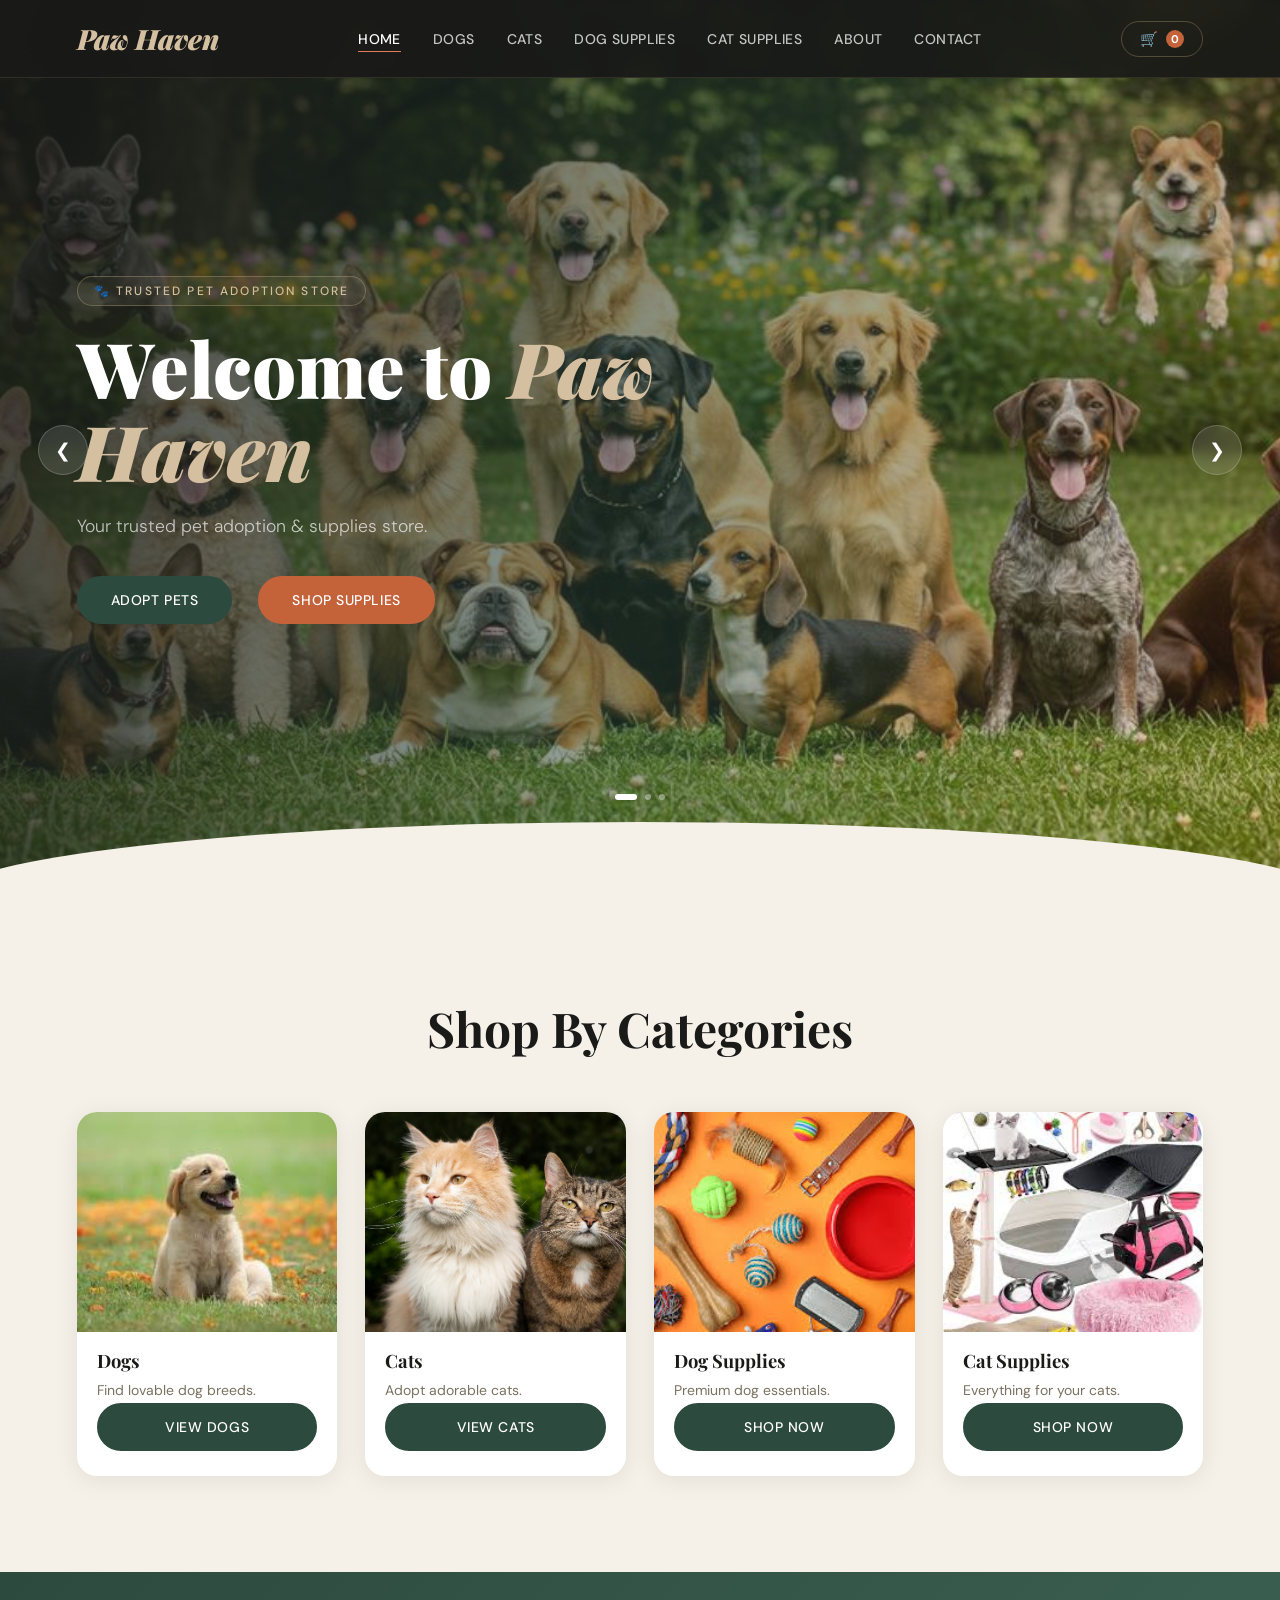
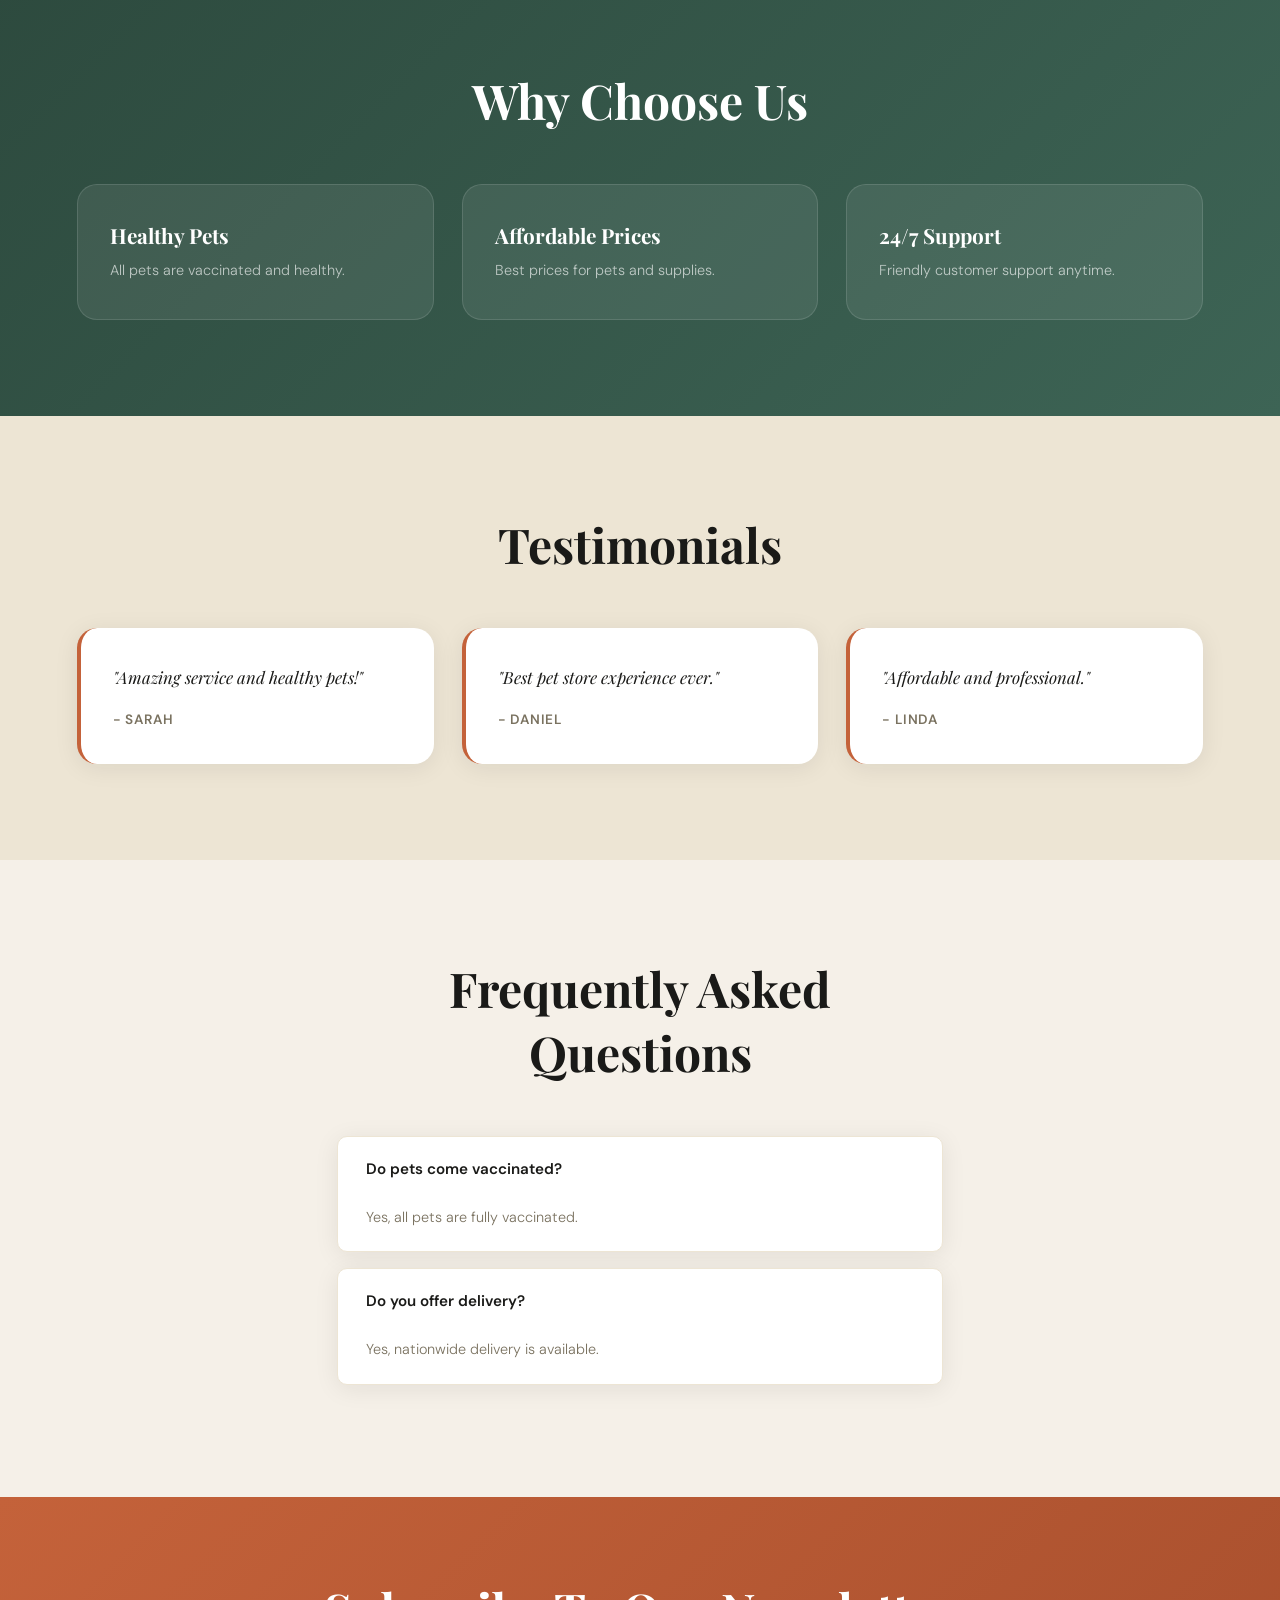
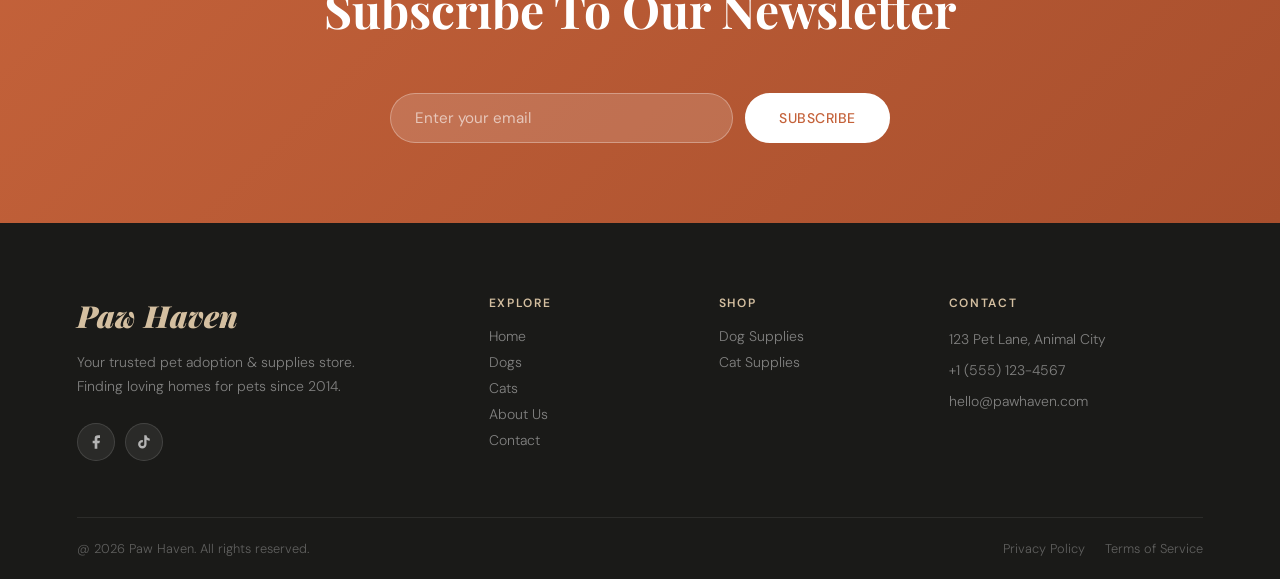
==== index.html @ 6158c5a2 "first update on file" ====
<!DOCTYPE html>
<html lang="en">
<head>
  <meta charset="UTF-8">
  <meta name="viewport" content="width=device-width, initial-scale=1.0">
  <title>Paw Haven</title>

  <!-- CSS -->
  <link rel="stylesheet" href="style.css">
</head>
<body>

  <!-- HEADER -->
  <header>
        <nav class="navbar">
      <a href="index.html" class="logo">Paw Haven</a>
      <ul class="nav-links">
        <li><a href="index.html" class="active">Home</a></li>
        <li><a href="dogs.html">Dogs</a></li>
        <li><a href="cats.html">Cats</a></li>
        <li><a href="dog-supplies.html">Dog Supplies</a></li>
        <li><a href="cat-supplies.html">Cat Supplies</a></li>
        <li><a href="about.html">About</a></li>
        <li><a href="contact.html">Contact</a></li>
      </ul>
      <div class="cart">
        &#x1F6D2; <span id="cart-count">0</span>
      </div>
      <div class="hamburger">&#9776;</div>
    </nav>
  </header>

  <!-- HERO -->
  <section class="hero">
    <div class="slides fade">
      <img src="/images/pic00.jpg" alt="">
    </div>

    <div class="slides fade">
      <img src="/images/pic01.webp" alt="">
    </div>

    <div class="slides fade">
      <img src="/images/pic02.webp" alt="">
    </div>

    <button class="prev">&#10094;</button>
    <button class="next">&#10095;</button>

    <div class="hero-content">
      <span class="hero-eyebrow">&#x1F43E; Trusted Pet Adoption Store</span>
      <h1>Welcome to <em>Paw Haven</em></h1>
      <p>Your trusted pet adoption &amp; supplies store.</p>
      <div class="hero-actions">
        <a href="dogs.html" class="btn">Adopt Pets</a>
        <a href="dog-supplies.html" class="btn secondary-btn">Shop Supplies</a>
      </div>
    </div>

    <div class="dots">
      <span class="dot"></span>
      <span class="dot"></span>
      <span class="dot"></span>
    </div>
  </section>

  <!-- CATEGORIES -->
  <section class="categories">
    <h2>Shop By Categories</h2>

    <div class="category-grid">

      <div class="card">
        <img src="/images/pic03.jpg" alt="">
        <h3>Dogs</h3>
        <p>Find lovable dog breeds.</p>
        <a href="dogs.html" class="btn">View Dogs</a>
      </div>

      <div class="card">
        <img src="/images/pic04.webp" alt="">
        <h3>Cats</h3>
        <p>Adopt adorable cats.</p>
        <a href="cats.html" class="btn">View Cats</a>
      </div>

      <div class="card">
        <img src="/images/pic05.jpg" alt="">
        <h3>Dog Supplies</h3>
        <p>Premium dog essentials.</p>
        <a href="dog-supplies.html" class="btn">Shop Now</a>
      </div>

      <div class="card">
        <img src="/images/pic06.jpg" alt="">
        <h3>Cat Supplies</h3>
        <p>Everything for your cats.</p>
        <a href="cat-supplies.html" class="btn">Shop Now</a>
      </div>

    </div>
  </section>

  <!-- WHY CHOOSE US -->
  <section class="why-us">
    <h2>Why Choose Us</h2>

    <div class="why-grid">
      <div class="why-card">
        <h3>Healthy Pets</h3>
        <p>All pets are vaccinated and healthy.</p>
      </div>

      <div class="why-card">
        <h3>Affordable Prices</h3>
        <p>Best prices for pets and supplies.</p>
      </div>

      <div class="why-card">
        <h3>24/7 Support</h3>
        <p>Friendly customer support anytime.</p>
      </div>
    </div>
  </section>

  <!-- TESTIMONIALS -->
  <section class="testimonials">
    <h2>Testimonials</h2>

    <div class="testimonial-grid">
      <div class="testimonial">
        <p>"Amazing service and healthy pets!"</p>
        <h4>- Sarah</h4>
      </div>

      <div class="testimonial">
        <p>"Best pet store experience ever."</p>
        <h4>- Daniel</h4>
      </div>

      <div class="testimonial">
        <p>"Affordable and professional."</p>
        <h4>- Linda</h4>
      </div>
    </div>
  </section>

  <!-- FAQ -->
  <section class="faq">
    <h2>Frequently Asked Questions</h2>

    <div class="faq-item">
      <h3>Do pets come vaccinated?</h3>
      <p>Yes, all pets are fully vaccinated.</p>
    </div>

    <div class="faq-item">
      <h3>Do you offer delivery?</h3>
      <p>Yes, nationwide delivery is available.</p>
    </div>
  </section>

  <!-- NEWSLETTER -->
  <section class="newsletter">
    <h2>Subscribe To Our Newsletter</h2>

    <form>
      <input type="email" placeholder="Enter your email">
      <button class="btn">Subscribe</button>
    </form>
  </section>
  <!-- FOOTER -->
  <footer>
    <div class="footer-container">
      <div class="footer-brand">
        <div class="footer-logo">Paw Haven</div>
        <p>Your trusted pet adoption & supplies store. Finding loving homes for pets since 2014.</p>
        <div class="footer-social">
          <a href="#" class="social-link" aria-label="Facebook">
            <svg viewBox="0 0 24 24" fill="currentColor">
              <path d="M18 2h-3a5 5 0 0 0-5 5v3H7v4h3v8h4v-8h3l1-4h-4V7a1 1 0 0 1 1-1h3z"/></svg>
          </a>

          <a href="#" class="social-link" aria-label="TikTok">
            <svg viewBox="0 0 24 24" fill="currentColor">
              <path d="M19.59 6.69a4.83 4.83 0 0 1-3.77-4.25V2h-3.45v13.67a2.89 2.89 0 0 1-2.88 2.5 2.89 
              2.89 0 0 1-2.89-2.89 2.89 2.89 0 0 1 2.89-2.89c.28 0 .54.04.79.1V9.01a6.32 6.32 0 0 0-.79-.05 
              6.34 6.34 0 0 0-6.34 6.34 6.34 6.34 0 0 0 6.34 6.34 6.34 6.34 0 0 0 6.33-6.34V8.69a8.17 8.17 0 
              0 0 4.78 1.52V6.75a4.85 4.85 0 0 1-1.01-.06z"/></svg>
          </a>
        </div>
      </div>
      <div class="footer-col">
        <h4>Explore</h4>
        <a href="index.html">Home</a>
        <a href="dogs.html">Dogs</a>
        <a href="cats.html">Cats</a>
        <a href="about.html">About Us</a>
        <a href="contact.html">Contact</a>
      </div>
      <div class="footer-col">
        <h4>Shop</h4>
        <a href="dog-supplies.html">Dog Supplies</a>
        <a href="cat-supplies.html">Cat Supplies</a>
      </div>
      <div class="footer-col">
        <h4>Contact</h4>
        <p class="footer-contact-item"> 123 Pet Lane, Animal City</p>
        <p class="footer-contact-item"> +1 (555) 123-4567</p>
        <p class="footer-contact-item"> hello@pawhaven.com</p>
      </div>
    </div>
    <div class="footer-bottom">
      <p>@ 2026 Paw Haven. All rights reserved.</p>
      <div class="footer-bottom-links">
        <a href="#">Privacy Policy</a>
        <a href="#">Terms of Service</a>
      </div>
    </div>
  </footer>

  <!-- BACK TO TOP -->
  <button id="topBtn">&#8593;</button>

  <!-- JS -->
  <script src="script.js"></script>

</body>
</html>
---- style.css ----
/* ================================================
   PAW HAVEN — Organic Luxury Redesign
   Aesthetic: Warm earthy tones, editorial serif,
   natural textures, smooth reveals
================================================ */

@import url('https://fonts.googleapis.com/css2?family=Playfair+Display:ital,wght@0,400;0,700;0,900;1,400;1,700&family=DM+Sans:ital,opsz,wght@0,9..40,300;0,9..40,400;0,9..40,500;1,9..40,300&display=swap');

/* ================================================
   ROOT TOKENS
================================================ */
:root {
  --cream:      #f5f0e8;
  --cream-dark: #ede5d4;
  --forest:     #2d4a3e;
  --forest-mid: #3d6455;
  --forest-lt:  #5a8a72;
  --terra:      #c4623a;
  --terra-lt:   #e07d58;
  --sand:       #b8a07a;
  --sand-lt:    #d4bfa0;
  --charcoal:   #1a1a18;
  --muted:      #7a7260;

  --font-display: 'Playfair Display', Georgia, serif;
  --font-body:    'DM Sans', 'Helvetica Neue', sans-serif;

  --radius-sm:  10px;
  --radius-md:  20px;
  --radius-lg:  32px;
  --radius-xl:  48px;

  --shadow-soft: 0 8px 40px rgba(45,74,62,.10);
  --shadow-card: 0 4px 24px rgba(26,26,24,.08);
  --shadow-lift: 0 20px 60px rgba(45,74,62,.18);

  --transition: .35s cubic-bezier(.25,.8,.25,1);
  --transition-fast: .2s ease;
}

/* ================================================
   RESET + BASE
================================================ */
*, *::before, *::after { margin:0; padding:0; box-sizing:border-box; }
html { scroll-behavior:smooth; font-size:16px; }

body {
  font-family: var(--font-body);
  background: var(--cream);
  color: var(--charcoal);
  overflow-x: hidden;
  display: flex;
  flex-direction: column;
  min-height: 100vh;
}

main { flex: 1; }
img { width:100%; display:block; }
a { text-decoration:none; color:inherit; }

/* ================================================
   HEADER + NAVBAR
================================================ */
header {
  position: fixed;
  top: 0; left: 0;
  width: 100%;
  z-index: 1000;
}

.navbar {
  display: flex;
  justify-content: space-between;
  align-items: center;
  padding: 20px 6%;
  background: rgba(26,26,24,.92);
  backdrop-filter: blur(16px) saturate(1.4);
  border-bottom: 1px solid rgba(180,160,122,.15);
  transition: var(--transition);
}

.navbar.scrolled {
  padding: 14px 6%;
  background: rgba(26,26,24,.98);
}

.logo {
  font-family: var(--font-display);
  font-size: 1.75rem;
  font-weight: 900;
  font-style: italic;
  color: var(--sand-lt);
  letter-spacing: -.5px;
}

.nav-links {
  display: flex;
  gap: 32px;
  list-style: none;
}

.nav-links a {
  color: rgba(255,255,255,.75);
  font-size: .875rem;
  font-weight: 500;
  letter-spacing: .03em;
  text-transform: uppercase;
  transition: var(--transition-fast);
  position: relative;
  padding-bottom: 4px;
}

.nav-links a::after {
  content: '';
  position: absolute;
  bottom: 0; left: 0;
  width: 0; height: 1.5px;
  background: var(--terra-lt);
  transition: var(--transition);
}

.nav-links a:hover { color: white; }
.nav-links a:hover::after { width: 100%; }

.cart {
  display: flex;
  align-items: center;
  gap: 8px;
  color: white;
  cursor: pointer;
  font-size: .9rem;
  font-weight: 500;
  padding: 8px 18px;
  border: 1px solid rgba(180,160,122,.35);
  border-radius: 999px;
  transition: var(--transition-fast);
}
.cart:hover { border-color: var(--sand-lt); background: rgba(180,160,122,.1); }

#cart-count {
  background: var(--terra);
  color: white;
  font-size: .7rem;
  font-weight: 700;
  width: 18px; height: 18px;
  border-radius: 50%;
  display: inline-flex;
  align-items: center;
  justify-content: center;
}

.hamburger {
  display: none;
  color: white;
  font-size: 1.8rem;
  cursor: pointer;
  background: none;
  border: none;
  line-height: 1;
}

/* ================================================
   BUTTONS
================================================ */
.btn {
  display: inline-block;
  padding: 13px 32px;
  border-radius: 999px;
  background: var(--forest);
  color: white;
  font-family: var(--font-body);
  font-size: .875rem;
  font-weight: 500;
  letter-spacing: .04em;
  text-transform: uppercase;
  border: 2px solid var(--forest);
  cursor: pointer;
  transition: var(--transition);
  position: relative;
  overflow: hidden;
  z-index: 0;
}

.btn:hover { transform: translateY(-3px); box-shadow: 0 12px 30px rgba(45,74,62,.3); background: var(--forest-mid); border-color: var(--forest-mid); }

.secondary-btn {
  background: var(--terra);
  border-color: var(--terra);
  margin-left: 12px;
}
.secondary-btn:hover { background: var(--terra-lt); border-color: var(--terra-lt); box-shadow: 0 12px 30px rgba(196,98,58,.3); }

/* Card button full-width */
.card .btn {
  margin: 0 20px 20px;
  width: calc(100% - 40px);
  text-align: center;
}

/* ================================================
   HERO SECTION
================================================ */
.hero {
  position: relative;
  height: 100vh;
  min-height: 600px;
  overflow: hidden;
}

.slides {
  display: none;
  position: absolute;
  inset: 0;
}

.slides img {
  width: 100%; height: 100%;
  object-fit: cover;
}

.hero::before {
  content: '';
  position: absolute;
  inset: 0;
  background: linear-gradient(
    110deg,
    rgba(26,26,24,.88) 0%,
    rgba(45,74,62,.5) 55%,
    rgba(196,98,58,.15) 100%
  );
  z-index: 1;
}

.hero::after {
  content: '';
  position: absolute;
  bottom: -2px; left: 0;
  width: 100%; height: 80px;
  background: var(--cream);
  clip-path: ellipse(55% 100% at 50% 100%);
  z-index: 2;
}

.hero-content {
  position: absolute;
  top: 50%; left: 6%;
  transform: translateY(-50%);
  z-index: 3;
  max-width: 680px;
}

.hero-eyebrow {
  display: inline-block;
  font-size: .75rem;
  font-weight: 500;
  letter-spacing: .18em;
  text-transform: uppercase;
  color: var(--sand-lt);
  margin-bottom: 20px;
  padding: 6px 16px;
  border: 1px solid rgba(180,160,122,.4);
  border-radius: 999px;
  background: rgba(180,160,122,.08);
  animation: fadeUp .8s ease both;
}

.hero-content h1 {
  font-family: var(--font-display);
  font-size: clamp(3rem, 6vw, 5.5rem);
  font-weight: 900;
  color: white;
  line-height: 1.08;
  animation: fadeUp .8s .15s ease both;
}

.hero-content h1 em {
  font-style: italic;
  color: var(--sand-lt);
}

.hero-content p {
  margin-top: 20px;
  font-size: 1.1rem;
  color: rgba(255,255,255,.7);
  font-weight: 300;
  line-height: 1.6;
  animation: fadeUp .8s .3s ease both;
}

.hero-actions {
  margin-top: 36px;
  display: flex;
  flex-wrap: wrap;
  gap: 14px;
  animation: fadeUp .8s .45s ease both;
}

.prev, .next {
  position: absolute;
  top: 50%; z-index: 3;
  transform: translateY(-50%);
  width: 50px; height: 50px;
  border-radius: 50%;
  background: rgba(255,255,255,.12);
  color: white;
  font-size: 1.2rem;
  border: 1px solid rgba(255,255,255,.2);
  cursor: pointer;
  display: flex;
  align-items: center;
  justify-content: center;
  transition: var(--transition-fast);
  backdrop-filter: blur(8px);
}
.prev { left: 3%; }
.next { right: 3%; }
.prev:hover, .next:hover { background: rgba(255,255,255,.25); }

.dots {
  position: absolute;
  bottom: 100px; left: 50%;
  transform: translateX(-50%);
  z-index: 3;
  display: flex;
  gap: 8px;
}
.dot {
  width: 6px; height: 6px;
  border-radius: 50%;
  background: rgba(255,255,255,.4);
  cursor: pointer;
  transition: var(--transition-fast);
}
.dot.active, .dot:hover {
  background: white;
  width: 22px;
  border-radius: 999px;
}

/* ================================================
   SECTION DEFAULTS
================================================ */
section { padding: 96px 6%; }

section h2 {
  font-family: var(--font-display);
  font-size: clamp(2rem, 4vw, 3rem);
  font-weight: 700;
  text-align: center;
  margin-bottom: 52px;
  color: var(--charcoal);
}

/* ================================================
   CARDS
================================================ */
.card {
  background: white;
  border-radius: var(--radius-md);
  overflow: hidden;
  box-shadow: var(--shadow-card);
  transition: var(--transition);
}

.card:hover {
  transform: translateY(-8px);
  box-shadow: var(--shadow-lift);
}

.card img {
  height: 220px;
  object-fit: cover;
  transition: transform .6s ease;
}
.card:hover img { transform: scale(1.04); }

.card h3 {
  font-family: var(--font-display);
  font-size: 1.15rem;
  font-weight: 700;
  padding: 16px 20px 4px;
}

.card p {
  padding: 4px 20px;
  color: var(--muted);
  font-size: .875rem;
}

.card h4 {
  padding: 6px 20px 16px;
  color: var(--forest);
  font-size: 1.1rem;
  font-weight: 700;
}

/* ================================================
   GRIDS
================================================ */
.category-grid,
.products,
.why-grid,
.testimonial-grid {
  display: grid;
  grid-template-columns: repeat(auto-fit, minmax(260px, 1fr));
  gap: 28px;
}

/* ================================================
   PAGE BANNER
================================================ */
.page-banner {
  height: 48vh;
  min-height: 280px;
  display: flex;
  flex-direction: column;
  align-items: center;
  justify-content: center;
  text-align: center;
  position: relative;
  overflow: hidden;
  background:
    linear-gradient(rgba(26,26,24,.7), rgba(45,74,62,.6)),
    url("../images/banner.jpg") center/cover no-repeat;
  padding-top: 80px;
}

.page-banner::after {
  content: '';
  position: absolute;
  bottom: -2px; left: 0;
  width: 100%; height: 60px;
  background: var(--cream);
  clip-path: ellipse(55% 100% at 50% 100%);
}

.page-banner h1 {
  font-family: var(--font-display);
  font-size: clamp(2.5rem, 6vw, 4.5rem);
  font-weight: 900;
  font-style: italic;
  color: white;
  position: relative;
  z-index: 1;
  text-shadow: 0 4px 30px rgba(0,0,0,.3);
}

/* ================================================
   SEARCH BAR
================================================ */
.search-section {
  text-align: center;
  padding: 48px 6% 0;
}

.search-section input,
#searchInput {
  width: 100%;
  max-width: 560px;
  padding: 15px 28px;
  border: 2px solid var(--cream-dark);
  border-radius: 999px;
  outline: none;
  background: white;
  font-family: var(--font-body);
  font-size: .95rem;
  color: var(--charcoal);
  transition: var(--transition-fast);
  box-shadow: var(--shadow-soft);
}

.search-section input:focus,
#searchInput:focus {
  border-color: var(--forest-lt);
  box-shadow: 0 0 0 4px rgba(90,138,114,.12);
}

/* ================================================
   WHY US
================================================ */
.why-us {
  background: linear-gradient(135deg, var(--forest) 0%, var(--forest-mid) 100%);
  position: relative;
  overflow: hidden;
}

.why-us h2 { color: white; }

.why-card {
  background: rgba(255,255,255,.08);
  border: 1px solid rgba(255,255,255,.12);
  border-radius: var(--radius-md);
  padding: 36px 32px;
  transition: var(--transition);
}

.why-card:hover {
  background: rgba(255,255,255,.14);
  transform: translateY(-6px);
}

.why-card h3 {
  font-family: var(--font-display);
  font-size: 1.3rem;
  color: white;
  margin-bottom: 10px;
  font-weight: 700;
}

.why-card p {
  color: rgba(255,255,255,.65);
  font-size: .9rem;
  line-height: 1.65;
  font-weight: 300;
}

/* ================================================
   TESTIMONIALS
================================================ */
.testimonials {
  background: var(--cream-dark);
}

.testimonial {
  background: white;
  border-radius: var(--radius-md);
  padding: 36px 32px;
  box-shadow: var(--shadow-card);
  transition: var(--transition);
  border-left: 4px solid var(--terra);
}

.testimonial:hover {
  transform: translateY(-6px);
  box-shadow: var(--shadow-lift);
}

.testimonial p {
  font-family: var(--font-display);
  font-style: italic;
  font-size: 1.05rem;
  color: var(--charcoal);
  line-height: 1.6;
  margin-bottom: 20px;
}

.testimonial h4 {
  font-size: .85rem;
  font-weight: 600;
  letter-spacing: .06em;
  text-transform: uppercase;
  color: var(--muted);
}

/* ================================================
   FAQ
================================================ */
.faq { max-width: 760px; margin: 0 auto; }

.faq-item {
  background: white;
  border-radius: var(--radius-sm);
  padding: 0;
  margin-bottom: 16px;
  overflow: hidden;
  box-shadow: var(--shadow-card);
  border: 1px solid var(--cream-dark);
}

.faq-item h3 {
  padding: 22px 28px;
  font-weight: 600;
  font-size: .95rem;
  color: var(--charcoal);
  cursor: pointer;
}

.faq-item p {
  padding: 4px 28px 22px;
  font-size: .9rem;
  color: var(--muted);
  line-height: 1.7;
  font-weight: 300;
}

/* ================================================
   NEWSLETTER
================================================ */
.newsletter {
  background: linear-gradient(135deg, var(--terra) 0%, #a84f2d 100%);
  text-align: center;
  padding: 80px 6%;
}

.newsletter h2 { color: white; }

.newsletter form {
  display: flex;
  gap: 12px;
  max-width: 500px;
  margin: 0 auto;
  flex-wrap: wrap;
  justify-content: center;
}

.newsletter input {
  flex: 1;
  min-width: 220px;
  padding: 14px 24px;
  border-radius: 999px;
  border: 1px solid rgba(255,255,255,.3);
  outline: none;
  font-family: var(--font-body);
  font-size: .95rem;
  background: rgba(255,255,255,.15);
  color: white;
}

.newsletter input::placeholder { color: rgba(255,255,255,.6); }
.newsletter input:focus { background: rgba(255,255,255,.22); }

.newsletter .btn {
  background: white;
  color: var(--terra);
  border-color: white;
}
.newsletter .btn:hover { background: var(--cream); border-color: var(--cream); }

/* ================================================
   ABOUT PAGE
================================================ */
.about {
  max-width: 900px;
  margin: 80px auto 0;
  padding: 96px 6%;
}

.about h1 {
  font-family: var(--font-display);
  font-size: clamp(2.5rem, 5vw, 4rem);
  font-weight: 900;
  font-style: italic;
  color: var(--charcoal);
  margin-bottom: 24px;
}

.about p {
  font-size: 1.1rem;
  color: var(--muted);
  line-height: 1.8;
  font-weight: 300;
  margin-bottom: 36px;
}

.about img {
  border-radius: var(--radius-lg);
  box-shadow: var(--shadow-lift);
}

/* ================================================
   CONTACT PAGE
================================================ */
.contact {
  max-width: 760px;
  margin: 80px auto 0;
  padding: 96px 6%;
}

.contact h1 {
  font-family: var(--font-display);
  font-size: clamp(2.5rem, 5vw, 3.5rem);
  font-weight: 900;
  font-style: italic;
  color: var(--charcoal);
  margin-bottom: 36px;
}

#contactForm {
  display: flex;
  flex-direction: column;
  gap: 16px;
  margin-bottom: 40px;
}

#contactForm input,
#contactForm textarea {
  padding: 15px 20px;
  border: 2px solid var(--cream-dark);
  border-radius: var(--radius-sm);
  outline: none;
  font-family: var(--font-body);
  font-size: .95rem;
  background: white;
  color: var(--charcoal);
  transition: var(--transition-fast);
  width: 100%;
}

#contactForm input:focus,
#contactForm textarea:focus {
  border-color: var(--forest-lt);
  box-shadow: 0 0 0 4px rgba(90,138,114,.1);
}

#contactForm textarea {
  min-height: 140px;
  resize: vertical;
}

.contact iframe {
  border-radius: var(--radius-md);
  overflow: hidden;
  box-shadow: var(--shadow-card);
}

/* ================================================
   FOOTER
================================================ */
footer {
  background: var(--charcoal);
  color: white;
  padding: 64px 6% 32px;
}

.footer-container {
  display: flex;
  flex-direction: column;
  align-items: center;
  text-align: center;
}

.footer-container h2 {
  font-family: var(--font-display);
  font-style: italic;
  font-size: 2.2rem;
  color: var(--sand-lt);
  margin-bottom: 10px;
}

.footer-container p {
  color: rgba(255,255,255,.45);
  font-size: .9rem;
  font-weight: 300;
  max-width: 420px;
  line-height: 1.7;
  margin-bottom: 28px;
}

.footer-links {
  display: flex;
  flex-wrap: wrap;
  justify-content: center;
  gap: 6px 24px;
  margin-bottom: 40px;
}

.footer-links a {
  color: rgba(255,255,255,.5);
  font-size: .85rem;
  transition: var(--transition-fast);
  padding: 4px 0;
}
.footer-links a:hover { color: var(--sand-lt); }

footer > p {
  text-align: center;
  color: rgba(255,255,255,.35);
  font-size: .8rem;
  font-weight: 300;
  margin-top: 28px;
  padding-top: 28px;
  border-top: 1px solid rgba(255,255,255,.08);
}

/* ================================================
   BACK TO TOP
================================================ */
#topBtn {
  position: fixed;
  right: 24px; bottom: 24px;
  width: 50px; height: 50px;
  border-radius: 50%;
  border: none;
  background: var(--forest);
  color: white;
  font-size: 1.2rem;
  cursor: pointer;
  display: none;
  z-index: 999;
  box-shadow: 0 8px 24px rgba(45,74,62,.35);
  transition: var(--transition-fast);
}
#topBtn:hover { transform: translateY(-4px); background: var(--forest-mid); }

/* ================================================
   ANIMATIONS
================================================ */
@keyframes fadeUp {
  from { opacity:0; transform: translateY(24px); }
  to   { opacity:1; transform: translateY(0); }
}

/* ================================================
   RESPONSIVE — TABLET 900px
================================================ */
@media (max-width: 900px) {
  .hamburger { display: block; }

  .nav-links {
    position: fixed;
    top: 0; right: -100%;
    width: min(320px, 85vw);
    height: 100dvh;
    background: var(--charcoal);
    flex-direction: column;
    justify-content: center;
    padding: 48px 40px;
    gap: 28px;
    transition: right .4s cubic-bezier(.25,.8,.25,1);
    box-shadow: -8px 0 40px rgba(0,0,0,.3);
    z-index: 999;
  }

  .nav-links.active { right: 0; }
  .nav-links a { font-size: 1rem; color: rgba(255,255,255,.85); }

  .hero-content h1 { font-size: clamp(2.4rem, 7vw, 3.5rem); }
}

/* ================================================
   RESPONSIVE — MOBILE 640px
================================================ */
@media (max-width: 640px) {
  .navbar { padding: 16px 5%; }
  .logo { font-size: 1.45rem; }

  section { padding: 72px 5%; }

  .hero-content { left: 5%; right: 5%; }
  .hero-content h1 { font-size: clamp(2rem, 9vw, 2.8rem); }
  .hero-content p { font-size: .95rem; }

  .hero-actions { flex-direction: column; }
  .hero-actions .btn,
  .hero-actions .secondary-btn {
    width: 100%;
    text-align: center;
    margin-left: 0;
  }

  .hero::after { height: 50px; }

  .category-grid,
  .why-grid,
  .testimonial-grid { grid-template-columns: 1fr; }

  .products { grid-template-columns: repeat(auto-fill, minmax(200px, 1fr)); }

  .page-banner { padding-top: 70px; height: 42vh; }

  .newsletter form { flex-direction: column; }
  .newsletter input { min-width: unset; width: 100%; }
  .newsletter .btn { width: 100%; text-align: center; }

  #topBtn { right: 16px; bottom: 16px; width: 44px; height: 44px; }

  .secondary-btn { margin-left: 0; }
}

/* ================================================
   RESPONSIVE — SMALL 400px
================================================ */
@media (max-width: 400px) {
  .logo { font-size: 1.25rem; }
  .hero-content h1 { font-size: 1.9rem; }
  .products { grid-template-columns: 1fr; }
}

/* ================================================
   ACTIVE NAV LINK
================================================ */
.nav-links a.active {
  color: white;
}
.nav-links a.active::after {
  width: 100%;
  background: var(--terra-lt);
}

/* ================================================
   FOOTER — MULTI-COLUMN REDESIGN
================================================ */
footer {
  background: var(--charcoal);
  color: white;
  padding: 72px 6% 0;
}

.footer-container {
  display: grid;
  grid-template-columns: 2fr 1fr 1fr 1.4fr;
  gap: 48px;
  padding-bottom: 56px;
  border-bottom: 1px solid rgba(255,255,255,.08);
  align-items: start;
  text-align: left;
}

/* Brand column */
.footer-brand .footer-logo {
  font-family: var(--font-display);
  font-size: 1.9rem;
  font-weight: 900;
  font-style: italic;
  color: var(--sand-lt);
  margin-bottom: 14px;
}

.footer-brand > p {
  color: rgba(255,255,255,.45);
  font-size: .875rem;
  font-weight: 300;
  line-height: 1.75;
  margin-bottom: 24px;
  max-width: 280px;
}

/* Social icons */
.footer-social {
  display: flex;
  gap: 10px;
  flex-wrap: wrap;
}

.social-link {
  display: flex;
  align-items: center;
  justify-content: center;
  width: 38px;
  height: 38px;
  border-radius: 50%;
  background: rgba(255,255,255,.07);
  border: 1px solid rgba(255,255,255,.12);
  color: rgba(255,255,255,.65);
  transition: var(--transition-fast);
}

.social-link svg {
  width: 16px;
  height: 16px;
}

.social-link:hover {
  background: var(--terra);
  border-color: var(--terra);
  color: white;
  transform: translateY(-3px);
}

/* Footer columns */
.footer-col h4 {
  font-size: .75rem;
  font-weight: 600;
  letter-spacing: .14em;
  text-transform: uppercase;
  color: var(--sand-lt);
  margin-bottom: 18px;
}

.footer-col a,
.footer-col p {
  display: block;
  color: rgba(255,255,255,.45);
  font-size: .875rem;
  font-weight: 300;
  line-height: 1;
  margin-bottom: 12px;
  transition: var(--transition-fast);
}

.footer-col a:hover {
  color: white;
  padding-left: 4px;
}

.footer-contact-item {
  color: rgba(255,255,255,.45) !important;
  font-size: .875rem !important;
  font-weight: 300 !important;
  line-height: 1.5 !important;
  margin-bottom: 10px !important;
}

/* Footer bottom bar */
.footer-bottom {
  display: flex;
  justify-content: space-between;
  align-items: center;
  padding: 22px 0;
  color: rgba(255,255,255,.3);
  font-size: .8rem;
  font-weight: 300;
  flex-wrap: wrap;
  gap: 10px;
}

.footer-bottom-links {
  display: flex;
  gap: 20px;
}

.footer-bottom-links a {
  color: rgba(255,255,255,.3);
  font-size: .8rem;
  transition: var(--transition-fast);
}

.footer-bottom-links a:hover { color: rgba(255,255,255,.7); }

/* Override old footer-container centering */
.footer-container h2,
.footer-container > p {
  display: none; /* replaced by footer-brand */
}

/* Keep old single-p footer style away */
footer > p { display: none; }

/* ================================================
   FOOTER RESPONSIVE
================================================ */
@media (max-width: 900px) {
  .footer-container {
    grid-template-columns: 1fr 1fr;
    gap: 36px;
  }
  .footer-brand { grid-column: 1 / -1; }
}

@media (max-width: 500px) {
  .footer-container {
    grid-template-columns: 1fr;
    gap: 28px;
  }
  .footer-brand { grid-column: auto; }
  .footer-bottom { flex-direction: column; text-align: center; }
}

/* Logo link — preserve styling when logo is an <a> tag */
a.logo {
  color: var(--sand-lt);
  text-decoration: none;
}
a.logo:hover {
  color: white;
  opacity: .85;
}
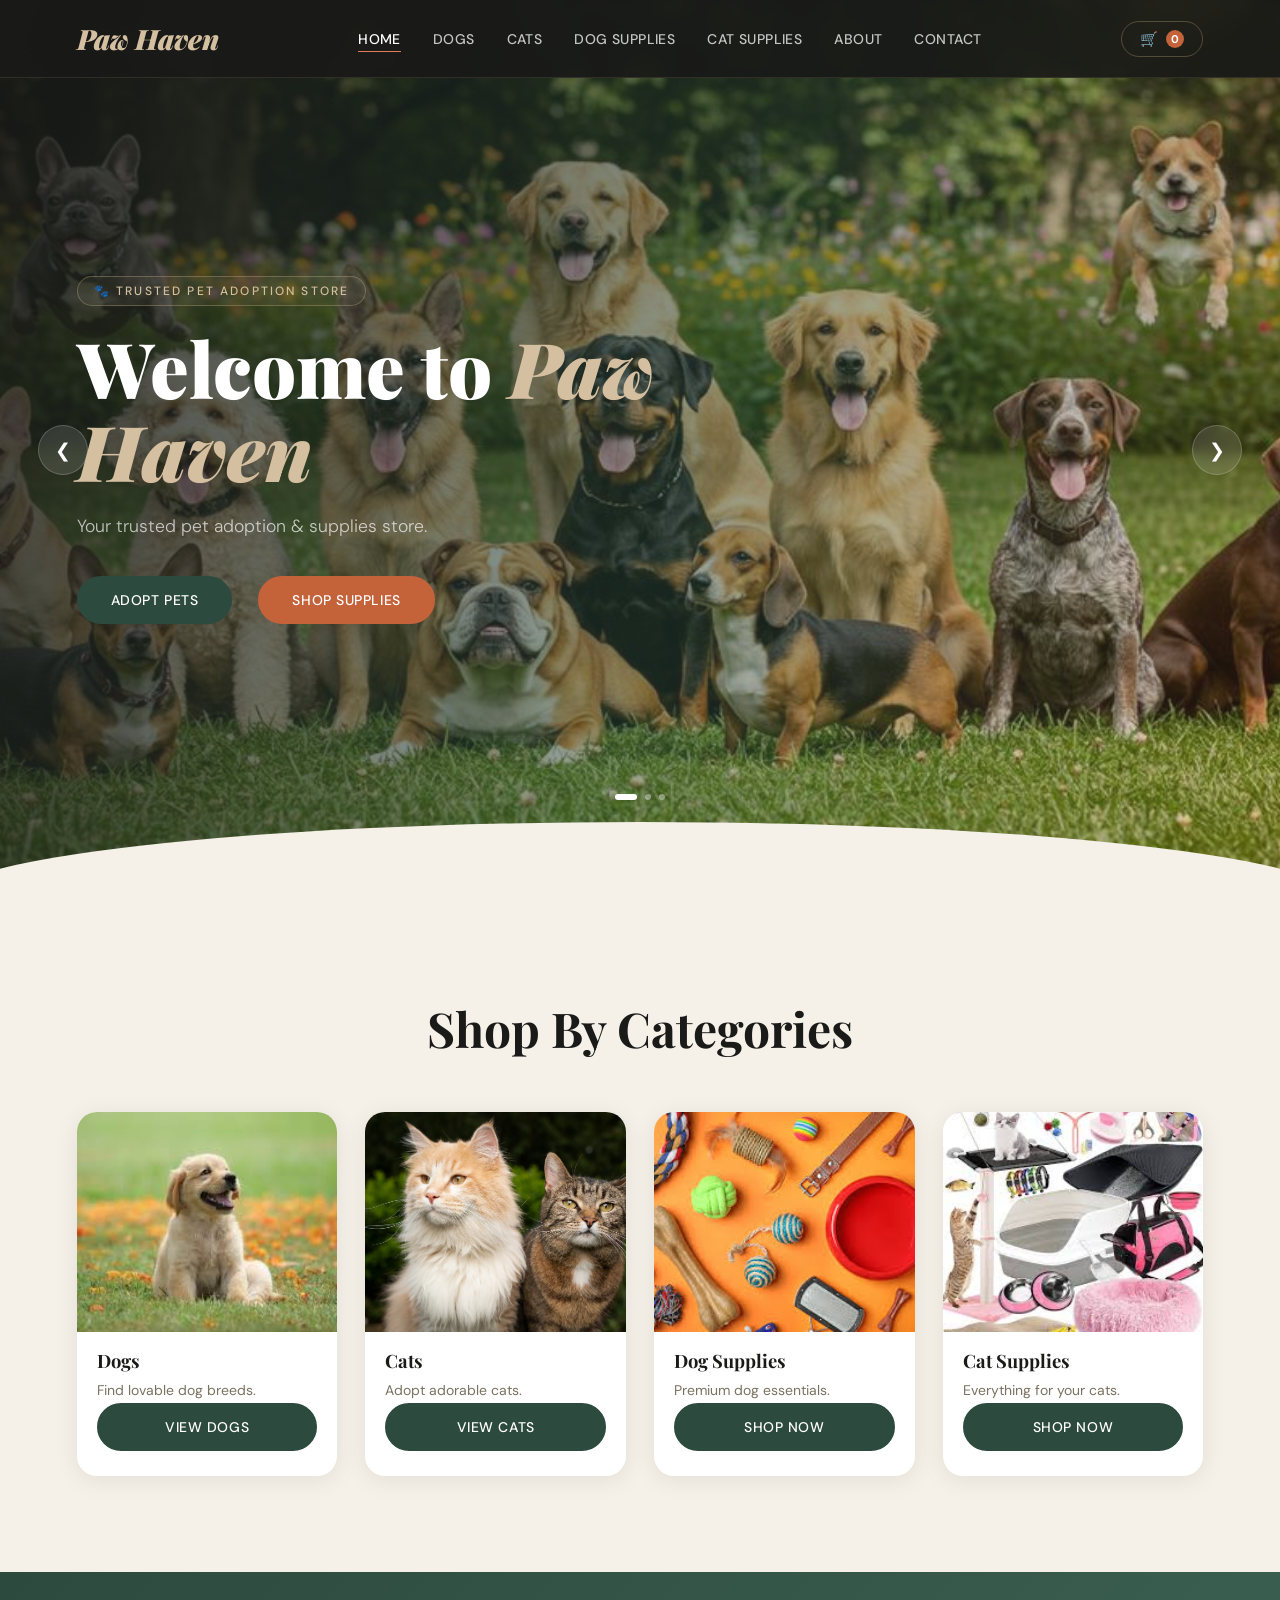
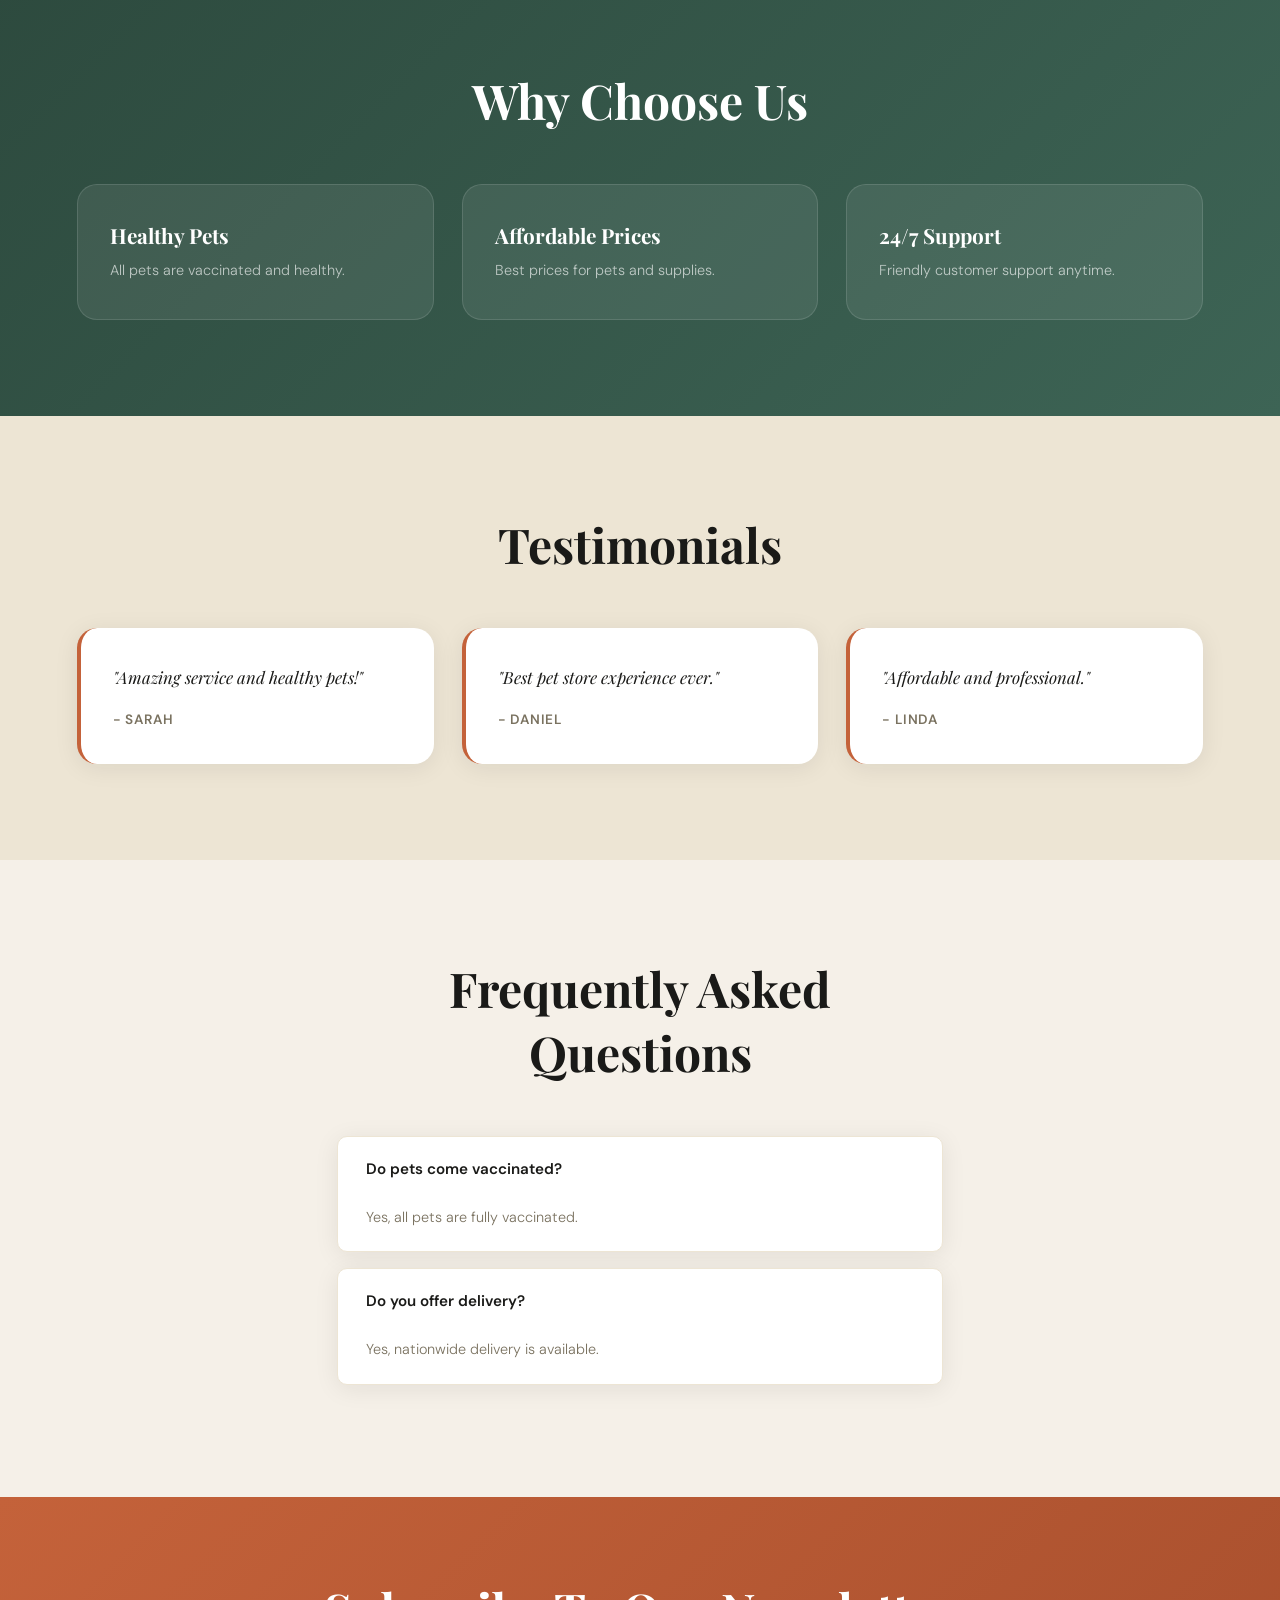
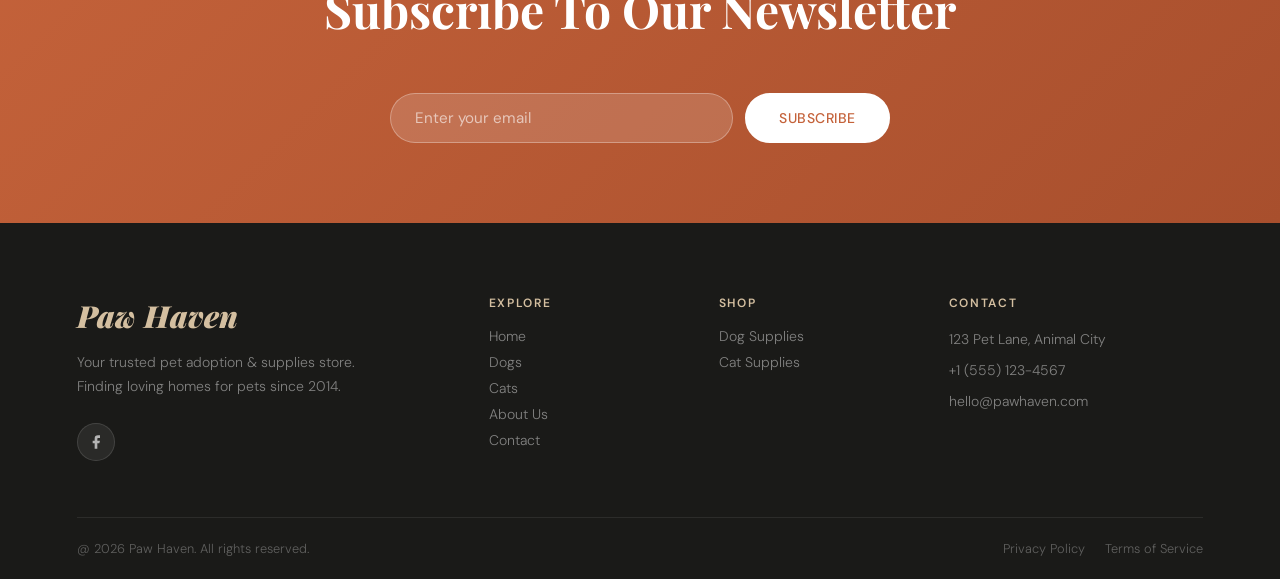
==== commit adfdba17: "updated footer" ====
--- a/index.html
+++ b/index.html
@@ -176,17 +176,9 @@
         <div class="footer-logo">Paw Haven</div>
         <p>Your trusted pet adoption & supplies store. Finding loving homes for pets since 2014.</p>
         <div class="footer-social">
-          <a href="#" class="social-link" aria-label="Facebook">
+          <a href="https://www.facebook.com/profile.php?id=61581772746567" class="social-link" aria-label="Facebook">
             <svg viewBox="0 0 24 24" fill="currentColor">
               <path d="M18 2h-3a5 5 0 0 0-5 5v3H7v4h3v8h4v-8h3l1-4h-4V7a1 1 0 0 1 1-1h3z"/></svg>
-          </a>
-
-          <a href="#" class="social-link" aria-label="TikTok">
-            <svg viewBox="0 0 24 24" fill="currentColor">
-              <path d="M19.59 6.69a4.83 4.83 0 0 1-3.77-4.25V2h-3.45v13.67a2.89 2.89 0 0 1-2.88 2.5 2.89 
-              2.89 0 0 1-2.89-2.89 2.89 2.89 0 0 1 2.89-2.89c.28 0 .54.04.79.1V9.01a6.32 6.32 0 0 0-.79-.05 
-              6.34 6.34 0 0 0-6.34 6.34 6.34 6.34 0 0 0 6.34 6.34 6.34 6.34 0 0 0 6.33-6.34V8.69a8.17 8.17 0 
-              0 0 4.78 1.52V6.75a4.85 4.85 0 0 1-1.01-.06z"/></svg>
           </a>
         </div>
       </div>
